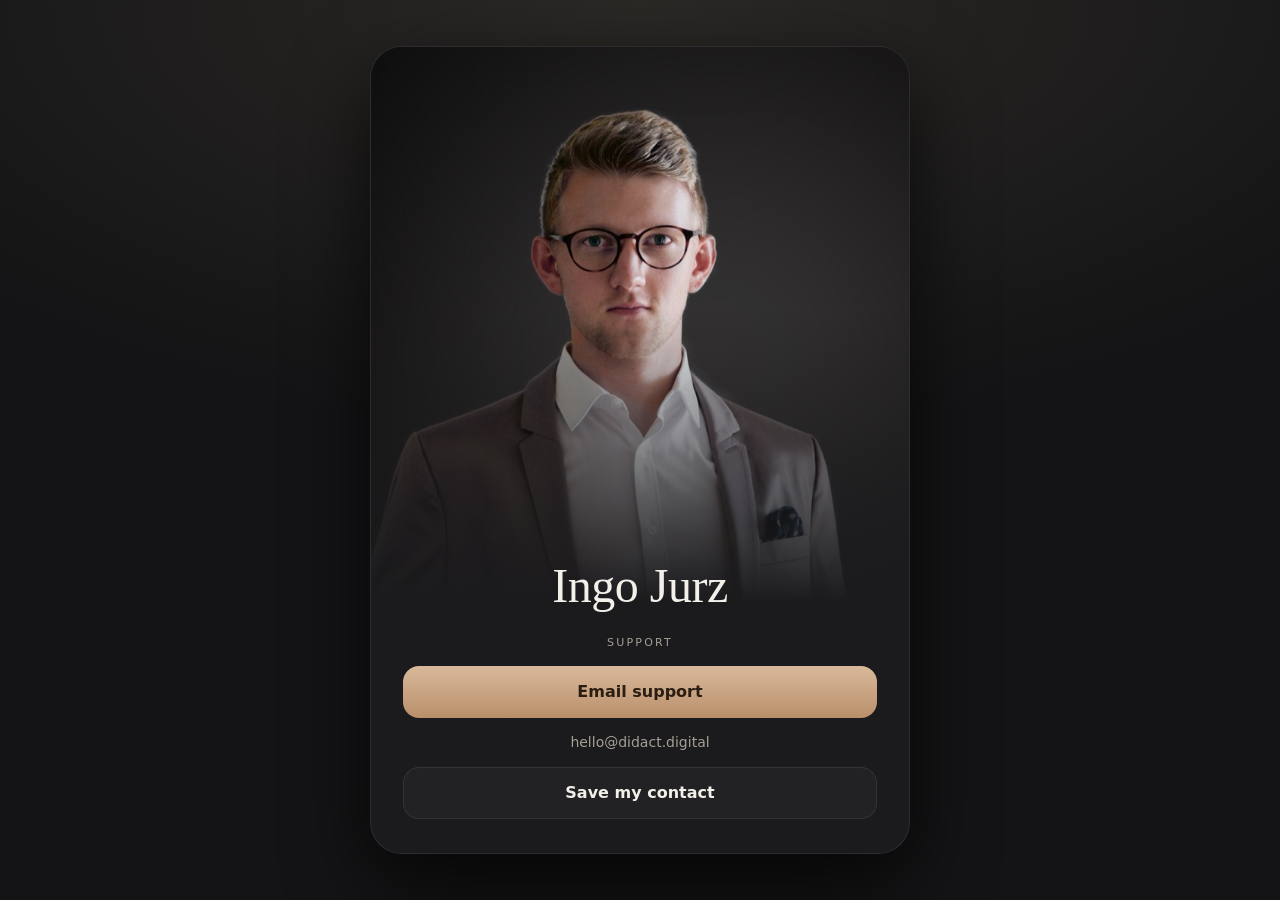
==== index.html @ ba8951d4 "feat: contact card with support email Co-Authored-By: Claude Sonnet 5.5 <noreply@anthropic.com>" ====
<!doctype html>
<html lang="en">
<head>
<meta charset="utf-8">
<meta name="viewport" content="width=device-width,initial-scale=1,viewport-fit=cover">
<title>Ingo Jurz · Contact</title>
<meta name="description" content="Digital contact card of Ingo Jurz. Reach support at hello@didact.digital or save the contact to your phone.">
<meta name="author" content="Ingo Jurz">
<meta name="robots" content="index,follow,max-image-preview:large">
<meta name="color-scheme" content="dark">
<meta name="theme-color" content="#141315">
<meta name="format-detection" content="telephone=no">
<meta name="apple-mobile-web-app-capable" content="yes">
<meta name="mobile-web-app-capable" content="yes">
<meta name="apple-mobile-web-app-title" content="Ingo Jurz">
<meta name="apple-mobile-web-app-status-bar-style" content="black-translucent">

<meta property="og:type" content="profile">
<meta property="og:title" content="Ingo Jurz · Contact">
<meta property="og:description" content="Digital contact card. Reach support at hello@didact.digital.">
<meta property="og:image" content="og.jpg">
<meta property="og:image:width" content="1200">
<meta property="og:image:height" content="630">
<meta property="og:image:alt" content="Portrait of Ingo Jurz">
<meta property="profile:first_name" content="Ingo">
<meta property="profile:last_name" content="Jurz">
<meta name="twitter:card" content="summary_large_image">
<meta name="twitter:title" content="Ingo Jurz · Contact">
<meta name="twitter:description" content="Digital contact card. Reach support at hello@didact.digital.">
<meta name="twitter:image" content="og.jpg">

<link rel="icon" href="data:image/svg+xml,%3Csvg xmlns='http://www.w3.org/2000/svg' viewBox='0 0 64 64'%3E%3Crect width='64' height='64' rx='16' fill='%23141315'/%3E%3Ctext x='32' y='43' font-family='Georgia,serif' font-size='30' text-anchor='middle' fill='%23d9b99b'%3EIJ%3C/text%3E%3C/svg%3E">
<link rel="preload" as="image" href="portrait.jpg" fetchpriority="high">

<script type="application/ld+json">
{"@context":"https://schema.org","@type":"ProfilePage","mainEntity":{"@type":"Person","name":"Ingo Jurz","image":"portrait.jpg","contactPoint":{"@type":"ContactPoint","contactType":"customer support","email":"hello@didact.digital"}}}
</script>

<style>
:root{
  --bg:#141315; --card:#1b1a1c; --line:#ffffff14; --text:#f3efe9; --mute:#a59f96;
  --accent:#d9b99b; --accent-2:#b98f6a; --ink:#2a1d12;
  --pad:clamp(14px,3vw,28px);
}
*{box-sizing:border-box;margin:0}
html{-webkit-text-size-adjust:100%;text-size-adjust:100%;background:var(--bg)}
body{min-height:100vh;min-height:100dvh;display:grid;place-items:center;
  padding:max(var(--pad),env(safe-area-inset-top)) max(var(--pad),env(safe-area-inset-right)) max(var(--pad),env(safe-area-inset-bottom)) max(var(--pad),env(safe-area-inset-left));
  background:radial-gradient(120% 80% at 50% 0%,#2b2926 0%,var(--bg) 60%);color:var(--text);
  font:16px/1.5 -apple-system,"SF Pro Text",Inter,system-ui,sans-serif;-webkit-font-smoothing:antialiased}
.card{width:100%;max-width:420px;background:var(--card);border:1px solid var(--line);border-radius:28px;overflow:hidden;box-shadow:0 30px 80px #000a}
@media (min-width:700px){.card{max-width:540px;border-radius:32px}}
.hero{position:relative;aspect-ratio:4/4.3;background:#222}
.hero img{width:100%;height:100%;object-fit:cover;object-position:50% 20%;display:block}
.hero::after{content:"";position:absolute;inset:0;background:linear-gradient(to top,var(--card) 4%,#1b1a1c00 55%)}
.name{position:absolute;left:0;right:0;bottom:14px;z-index:1;text-align:center;
  font:500 clamp(34px,8vw,48px)/1.05 "New York",Georgia,serif;letter-spacing:-.01em}
.body{padding:10px clamp(20px,5vw,32px) clamp(24px,5vw,34px);display:grid;gap:14px}
h2{font-size:11px;letter-spacing:.2em;text-transform:uppercase;color:var(--mute);text-align:center;font-weight:500}
.btn{display:flex;justify-content:center;align-items:center;min-height:52px;padding:14px;border-radius:16px;
  font:600 16px -apple-system,"SF Pro Text",system-ui,sans-serif;text-decoration:none;cursor:pointer;
  transition:transform .2s,background .2s;-webkit-tap-highlight-color:transparent}
.primary{border:0;background:linear-gradient(180deg,var(--accent),var(--accent-2));color:var(--ink)}
.secondary{border:1px solid var(--line);background:#ffffff08;color:var(--text)}
.mail{text-align:center;color:var(--mute);font-size:14px;overflow-wrap:anywhere}
@media (hover:hover){.btn:hover{transform:translateY(-1px)}.secondary:hover{background:#ffffff12}}
.btn:active{transform:scale(.98)}
.btn:focus-visible{outline:2px solid var(--accent);outline-offset:3px}
@media (prefers-reduced-motion:reduce){.btn{transition:none}}
</style>
</head>
<body>
<main class="card">
  <div class="hero">
    <img src="portrait.jpg" width="1000" height="762" fetchpriority="high" decoding="async" alt="Portrait of Ingo Jurz in a taupe blazer and glasses">
    <h1 class="name">Ingo Jurz</h1>
  </div>
  <div class="body">
    <h2>Support</h2>
    <a class="btn primary" href="mailto:hello@didact.digital">Email support</a>
    <p class="mail">hello@didact.digital</p>
    <button class="btn secondary" id="save" type="button">Save my contact</button>
  </div>
</main>

<script>
document.getElementById('save').addEventListener('click', () => {
  const vcf = ['BEGIN:VCARD','VERSION:3.0','N:Jurz;Ingo;;;','FN:Ingo Jurz',
    'EMAIL;TYPE=WORK:hello@didact.digital','END:VCARD'].join('\r\n');
  const url = URL.createObjectURL(new Blob([vcf], {type:'text/vcard'}));
  Object.assign(document.createElement('a'), {href:url, download:'ingo-jurz.vcf'}).click();
  setTimeout(() => URL.revokeObjectURL(url), 1000);
});
</script>
</body>
</html>
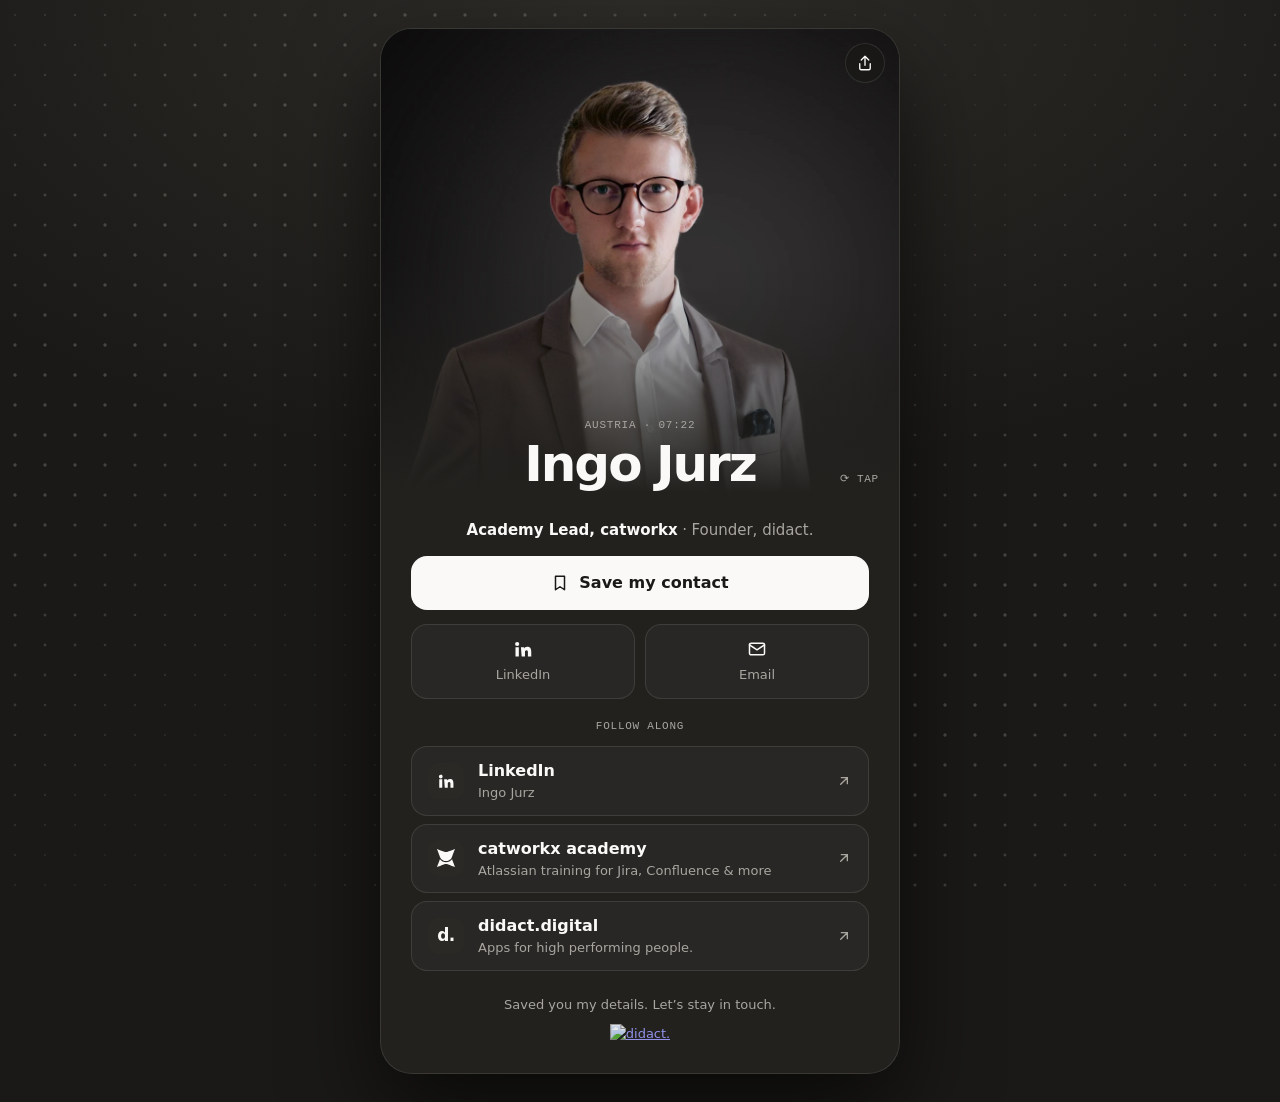
==== commit 35e5b097: "feat: rework card in didact branding with QR flip and dot-field background - Onest/Geist Mono, Ink/P" ====
--- a/index.html
+++ b/index.html
@@ -3,12 +3,13 @@
 <head>
 <meta charset="utf-8">
 <meta name="viewport" content="width=device-width,initial-scale=1,viewport-fit=cover">
-<title>Ingo Jurz · Contact</title>
-<meta name="description" content="Digital contact card of Ingo Jurz. Reach support at hello@didact.digital or save the contact to your phone.">
+<title>Ingo Jurz · didact.</title>
+<meta name="description" content="Ingo Jurz builds Mac apps at didact and works on Atlassian training at catworkx academy. Save the contact, connect on LinkedIn, or write to hello@didact.digital.">
+<link rel="canonical" href="https://didact.digital/business-card/">
 <meta name="author" content="Ingo Jurz">
 <meta name="robots" content="index,follow,max-image-preview:large">
 <meta name="color-scheme" content="dark">
-<meta name="theme-color" content="#141315">
+<meta name="theme-color" content="#1A1917">
 <meta name="format-detection" content="telephone=no">
 <meta name="apple-mobile-web-app-capable" content="yes">
 <meta name="mobile-web-app-capable" content="yes">
@@ -16,81 +17,292 @@
 <meta name="apple-mobile-web-app-status-bar-style" content="black-translucent">
 
 <meta property="og:type" content="profile">
-<meta property="og:title" content="Ingo Jurz · Contact">
-<meta property="og:description" content="Digital contact card. Reach support at hello@didact.digital.">
-<meta property="og:image" content="og.jpg">
+<meta property="og:url" content="https://didact.digital/business-card/">
+<meta property="og:site_name" content="didact.">
+<meta property="og:title" content="Ingo Jurz · didact.">
+<meta property="og:description" content="Mac apps at didact, Atlassian training at catworkx academy. Save my contact.">
+<meta property="og:image" content="https://didact.digital/business-card/og.jpg">
 <meta property="og:image:width" content="1200">
 <meta property="og:image:height" content="630">
 <meta property="og:image:alt" content="Portrait of Ingo Jurz">
 <meta property="profile:first_name" content="Ingo">
 <meta property="profile:last_name" content="Jurz">
 <meta name="twitter:card" content="summary_large_image">
-<meta name="twitter:title" content="Ingo Jurz · Contact">
-<meta name="twitter:description" content="Digital contact card. Reach support at hello@didact.digital.">
-<meta name="twitter:image" content="og.jpg">
-
-<link rel="icon" href="data:image/svg+xml,%3Csvg xmlns='http://www.w3.org/2000/svg' viewBox='0 0 64 64'%3E%3Crect width='64' height='64' rx='16' fill='%23141315'/%3E%3Ctext x='32' y='43' font-family='Georgia,serif' font-size='30' text-anchor='middle' fill='%23d9b99b'%3EIJ%3C/text%3E%3C/svg%3E">
-<link rel="preload" as="image" href="portrait.jpg" fetchpriority="high">
+<meta name="twitter:title" content="Ingo Jurz · didact.">
+<meta name="twitter:description" content="Mac apps at didact, Atlassian training at catworkx academy. Save my contact.">
+<meta name="twitter:image" content="https://didact.digital/business-card/og.jpg">
+
+<link rel="icon" href="/assets/favicon.svg" type="image/svg+xml">
+<link rel="icon" href="/assets/favicon-32.png" sizes="32x32">
+<link rel="apple-touch-icon" href="/assets/apple-touch-icon-180.png">
+<link rel="stylesheet" href="/assets/fonts.css">
+<link rel="preload" as="font" type="font/woff2" href="/assets/fonts/onest-700.woff2" crossorigin>
+<link rel="preload" as="image" href="portrait.webp" type="image/webp" fetchpriority="high">
 
 <script type="application/ld+json">
-{"@context":"https://schema.org","@type":"ProfilePage","mainEntity":{"@type":"Person","name":"Ingo Jurz","image":"portrait.jpg","contactPoint":{"@type":"ContactPoint","contactType":"customer support","email":"hello@didact.digital"}}}
+{"@context":"https://schema.org","@type":"ProfilePage","url":"https://didact.digital/business-card/","mainEntity":{"@type":"Person","name":"Ingo Jurz","image":"https://didact.digital/business-card/portrait.jpg","jobTitle":"Founder","worksFor":{"@type":"Organization","name":"didact.","url":"https://didact.digital/"},"email":"mailto:hello@didact.digital","sameAs":["https://www.linkedin.com/in/ingojurz","https://didact.digital/"]}}
 </script>
 
 <style>
 :root{
-  --bg:#141315; --card:#1b1a1c; --line:#ffffff14; --text:#f3efe9; --mute:#a59f96;
-  --accent:#d9b99b; --accent-2:#b98f6a; --ink:#2a1d12;
+  /* didact brand: Ink, Paper, Graphite, Stone */
+  --ink:#1A1917; --paper:#FAF9F7; --graphite:#5C5A56; --stone:#E6E4E0;
+  --bg:var(--ink); --card:#22211E; --raise:#2A2925; --line:#FAF9F71A;
+  --text:var(--paper); --mute:#A9A6A0;
+  --sans:"Onest",-apple-system,system-ui,sans-serif;
+  --mono:"Geist Mono",ui-monospace,"SF Mono",Menlo,monospace;
   --pad:clamp(14px,3vw,28px);
 }
 *{box-sizing:border-box;margin:0}
 html{-webkit-text-size-adjust:100%;text-size-adjust:100%;background:var(--bg)}
 body{min-height:100vh;min-height:100dvh;display:grid;place-items:center;
   padding:max(var(--pad),env(safe-area-inset-top)) max(var(--pad),env(safe-area-inset-right)) max(var(--pad),env(safe-area-inset-bottom)) max(var(--pad),env(safe-area-inset-left));
-  background:radial-gradient(120% 80% at 50% 0%,#2b2926 0%,var(--bg) 60%);color:var(--text);
-  font:16px/1.5 -apple-system,"SF Pro Text",Inter,system-ui,sans-serif;-webkit-font-smoothing:antialiased}
-.card{width:100%;max-width:420px;background:var(--card);border:1px solid var(--line);border-radius:28px;overflow:hidden;box-shadow:0 30px 80px #000a}
-@media (min-width:700px){.card{max-width:540px;border-radius:32px}}
-.hero{position:relative;aspect-ratio:4/4.3;background:#222}
-.hero img{width:100%;height:100%;object-fit:cover;object-position:50% 20%;display:block}
-.hero::after{content:"";position:absolute;inset:0;background:linear-gradient(to top,var(--card) 4%,#1b1a1c00 55%)}
-.name{position:absolute;left:0;right:0;bottom:14px;z-index:1;text-align:center;
-  font:500 clamp(34px,8vw,48px)/1.05 "New York",Georgia,serif;letter-spacing:-.01em}
-.body{padding:10px clamp(20px,5vw,32px) clamp(24px,5vw,34px);display:grid;gap:14px}
-h2{font-size:11px;letter-spacing:.2em;text-transform:uppercase;color:var(--mute);text-align:center;font-weight:500}
-.btn{display:flex;justify-content:center;align-items:center;min-height:52px;padding:14px;border-radius:16px;
-  font:600 16px -apple-system,"SF Pro Text",system-ui,sans-serif;text-decoration:none;cursor:pointer;
-  transition:transform .2s,background .2s;-webkit-tap-highlight-color:transparent}
-.primary{border:0;background:linear-gradient(180deg,var(--accent),var(--accent-2));color:var(--ink)}
-.secondary{border:1px solid var(--line);background:#ffffff08;color:var(--text)}
-.mail{text-align:center;color:var(--mute);font-size:14px;overflow-wrap:anywhere}
-@media (hover:hover){.btn:hover{transform:translateY(-1px)}.secondary:hover{background:#ffffff12}}
-.btn:active{transform:scale(.98)}
-.btn:focus-visible{outline:2px solid var(--accent);outline-offset:3px}
-@media (prefers-reduced-motion:reduce){.btn{transition:none}}
+  background:radial-gradient(110% 70% at 50% 0%,#2E2C28 0%,var(--bg) 62%);color:var(--text);
+  font:400 16px/1.5 var(--sans);-webkit-font-smoothing:antialiased}
+.label{font:500 11px/1 var(--mono);letter-spacing:.07em;text-transform:uppercase;color:var(--mute)}
+
+#field{position:fixed;inset:0;width:100%;height:100%;z-index:0;pointer-events:none}
+.card{position:relative;z-index:1;width:100%;max-width:420px;background:var(--card);border:1px solid var(--line);border-radius:28px;overflow:hidden;box-shadow:0 40px 90px #0009}
+@media (min-width:700px){.card{max-width:520px;border-radius:32px}}
+
+/* hero + flip */
+.hero{position:relative;aspect-ratio:1280/1180;perspective:1400px;background:#1d1c1a}
+.face{position:absolute;inset:0;backface-visibility:hidden;-webkit-backface-visibility:hidden;transition:transform .7s cubic-bezier(.2,.8,.2,1)}
+.front picture,.front img{display:block;width:100%;height:100%}
+.front img{object-fit:cover;object-position:50% 18%}
+.front::after{content:"";position:absolute;inset:0;pointer-events:none;background:linear-gradient(to top,var(--card) 3%,#22211E00 52%)}
+.back{transform:rotateY(180deg);display:flex;flex-direction:column;justify-content:center;align-items:center;text-align:center;gap:16px;padding:28px 30px;background:var(--raise)}
+.hero.flipped .front{transform:rotateY(-180deg)}
+.hero.flipped .back{transform:rotateY(0)}
+.flip{position:absolute;inset:0;z-index:2;border:0;background:none;cursor:pointer;-webkit-tap-highlight-color:transparent}
+.meta{position:absolute;left:24px;right:24px;bottom:18px;z-index:1;text-align:center;pointer-events:none}
+.meta .label{display:block;margin-bottom:8px}
+h1{font:700 clamp(36px,9vw,50px)/1 var(--sans);letter-spacing:-.04em}
+.tap{position:absolute;right:20px;bottom:22px;z-index:1;pointer-events:none}
+.back p{color:var(--mute);max-width:32ch}
+
+.tools{position:absolute;top:14px;right:14px;z-index:3;display:flex;gap:8px}
+.icon-btn{width:40px;height:40px;display:grid;place-items:center;border-radius:50%;border:1px solid var(--line);background:#1A191799;color:var(--paper);cursor:pointer;-webkit-backdrop-filter:blur(10px);backdrop-filter:blur(10px)}
+.icon-btn svg{width:18px;height:18px}
+
+/* body */
+.body{padding:12px clamp(20px,5vw,30px) clamp(22px,5vw,30px);display:grid;grid-template-columns:minmax(0,1fr);gap:14px}
+.role{text-align:center;color:var(--mute);font-size:15px;text-wrap:balance} .role span{display:inline-block} .role .sep{margin:0 .3em} .role b{color:var(--text);font-weight:600}
+.body{container-type:inline-size}
+@container (max-width:312px){.role .sep{display:none} .role span{display:block}}
+.btn{display:flex;justify-content:center;align-items:center;gap:10px;min-height:54px;padding:14px;border-radius:16px;border:0;
+  font:600 16px var(--sans);text-decoration:none;cursor:pointer;-webkit-tap-highlight-color:transparent;transition:transform .2s,background .2s}
+.btn svg{width:18px;height:18px}
+.primary{background:var(--paper);color:var(--ink)}
+.grid{display:grid;grid-template-columns:repeat(2,minmax(0,1fr));gap:10px}
+.tile,.row{color:var(--text);text-decoration:none;border:1px solid var(--line);background:#FAF9F708;border-radius:16px;transition:background .2s,transform .2s}
+.tile{display:grid;justify-items:center;gap:6px;padding:14px 6px;font-size:13px;color:var(--mute)}
+.tile svg{width:20px;height:20px;color:var(--paper)}
+h2{text-align:center;margin-top:8px}
+.links{display:grid;grid-template-columns:minmax(0,1fr);gap:8px}
+.row{display:flex;align-items:center;gap:14px;min-height:64px;padding:12px 16px}
+.row .ico{flex:none;width:36px;height:36px;display:grid;place-items:center;border-radius:10px;background:var(--raise)}
+.row .ico svg{width:18px;height:18px}
+.row .symbol{font:700 17px/1 var(--sans);letter-spacing:-.04em}
+.row span{flex:1;min-width:0}
+.row b{display:block;font-weight:600}
+.row small{display:block;color:var(--mute);font-size:13px;white-space:nowrap;overflow:hidden;text-overflow:ellipsis}
+.row .arrow{width:16px;height:16px;color:var(--mute);flex:none}
+.foot{display:grid;justify-items:center;gap:10px;padding-top:10px;color:var(--mute);font-size:13px;text-align:center}
+.foot img{height:20px;width:auto;opacity:.9}
+@media (hover:hover){.tile:hover,.row:hover{background:#FAF9F712;transform:translateY(-1px)}.primary:hover{transform:translateY(-1px)}}
+.btn:active,.tile:active,.row:active{transform:scale(.98)}
+:focus-visible{outline:2px solid var(--paper);outline-offset:3px}
+
+.qr{width:min(210px,56%);aspect-ratio:1;padding:14px;border-radius:16px;background:var(--paper);color:var(--ink);display:grid;place-items:center;font-size:13px}
+.qr svg{display:block;width:100%;height:100%}
+.toast{position:fixed;left:50%;bottom:max(24px,env(safe-area-inset-bottom));transform:translate(-50%,20px);opacity:0;padding:10px 16px;border-radius:99px;background:var(--paper);color:var(--ink);font:500 14px var(--sans);transition:.3s;pointer-events:none}
+.toast.show{opacity:1;transform:translate(-50%,0)}
+@media (prefers-reduced-motion:reduce){*{transition:none !important}}
 </style>
 </head>
 <body>
+<canvas id="field" aria-hidden="true"></canvas>
 <main class="card">
-  <div class="hero">
-    <img src="portrait.jpg" width="1000" height="762" fetchpriority="high" decoding="async" alt="Portrait of Ingo Jurz in a taupe blazer and glasses">
-    <h1 class="name">Ingo Jurz</h1>
-  </div>
+  <section class="hero" id="hero" aria-label="Profile">
+    <div class="tools">
+      <button class="icon-btn" id="share" type="button" aria-label="Share this card">
+        <svg viewBox="0 0 24 24" fill="none" stroke="currentColor" stroke-width="1.8" stroke-linecap="round" stroke-linejoin="round" aria-hidden="true"><path d="M12 3v12M7 8l5-5 5 5M5 13v6a2 2 0 0 0 2 2h10a2 2 0 0 0 2-2v-6"/></svg>
+      </button>
+    </div>
+    <button class="flip" id="flip" type="button" aria-pressed="false" aria-label="Flip card"></button>
+    <div class="face front">
+      <picture>
+        <source srcset="portrait.webp" type="image/webp">
+        <img src="portrait.jpg" width="1280" height="976" fetchpriority="high" alt="Portrait of Ingo Jurz in a taupe blazer and round glasses">
+      </picture>
+      <div class="meta">
+        <span class="label" id="clock">Austria</span>
+        <h1>Ingo Jurz</h1>
+      </div>
+      <span class="label tap" aria-hidden="true">⟳ Tap</span>
+    </div>
+    <div class="face back" aria-hidden="true">
+      <span class="label">Scan to open</span>
+      <div class="qr" id="qr-code" role="img" aria-label="QR code linking to didact.digital/business-card"></div>
+      <p>Point a camera here to save my card.</p>
+      <span class="label">Tap to flip back</span>
+    </div>
+  </section>
+
   <div class="body">
-    <h2>Support</h2>
-    <a class="btn primary" href="mailto:hello@didact.digital">Email support</a>
-    <p class="mail">hello@didact.digital</p>
-    <button class="btn secondary" id="save" type="button">Save my contact</button>
+    <p class="role"><span><b>Academy Lead, catworkx</b></span><span class="sep" aria-hidden="true"> · </span><span>Founder, didact.</span></p>
+
+    <button class="btn primary" id="save" type="button">
+      <svg viewBox="0 0 24 24" fill="none" stroke="currentColor" stroke-width="2" stroke-linecap="round" stroke-linejoin="round" aria-hidden="true"><path d="M6 3h12v18l-6-4-6 4z"/></svg>
+      Save my contact
+    </button>
+
+    <nav class="grid" aria-label="Quick contact">
+      <a class="tile" href="https://www.linkedin.com/in/ingojurz" rel="me noopener" target="_blank">
+        <svg viewBox="0 0 24 24" fill="currentColor" aria-hidden="true"><path d="M4.98 3.5A2.5 2.5 0 1 1 5 8.5a2.5 2.5 0 0 1-.02-5zM3 9.75h4V21H3zM9.5 9.75h3.8v1.6h.06c.53-1 1.83-2.05 3.77-2.05 4.03 0 4.77 2.65 4.77 6.1V21h-4v-4.9c0-1.17-.02-2.68-1.63-2.68-1.64 0-1.89 1.28-1.89 2.6V21h-4z"/></svg>
+        LinkedIn
+      </a>
+      <a class="tile" href="mailto:hello@didact.digital">
+        <svg viewBox="0 0 24 24" fill="none" stroke="currentColor" stroke-width="1.8" stroke-linecap="round" stroke-linejoin="round" aria-hidden="true"><rect x="3" y="5" width="18" height="14" rx="2"/><path d="m3 7 9 6 9-6"/></svg>
+        Email
+      </a>
+    </nav>
+
+    <h2 class="label">Follow along</h2>
+    <nav class="links" aria-label="Links">
+      <a class="row" href="https://www.linkedin.com/in/ingojurz" rel="me noopener" target="_blank">
+        <span class="ico"><svg viewBox="0 0 24 24" fill="currentColor" aria-hidden="true"><path d="M4.98 3.5A2.5 2.5 0 1 1 5 8.5a2.5 2.5 0 0 1-.02-5zM3 9.75h4V21H3zM9.5 9.75h3.8v1.6h.06c.53-1 1.83-2.05 3.77-2.05 4.03 0 4.77 2.65 4.77 6.1V21h-4v-4.9c0-1.17-.02-2.68-1.63-2.68-1.64 0-1.89 1.28-1.89 2.6V21h-4z"/></svg></span>
+        <span><b>LinkedIn</b><small>Ingo Jurz</small></span>
+        <svg class="arrow" viewBox="0 0 24 24" fill="none" stroke="currentColor" stroke-width="2" stroke-linecap="round" aria-hidden="true"><path d="M7 17 17 7M8 7h9v9"/></svg>
+      </a>
+      <a class="row" href="https://catworkx.one/catworkx-academy" rel="noopener" target="_blank">
+        <span class="ico"><svg viewBox="5 0 188 188" fill="currentColor" aria-hidden="true"><path d="M192.64 0c-.46.09-76.58 28.96-76.58 28.96-9.64 3.66-24.74 3.66-34.38 0 0 0-76.11-28.86-76.57-28.96.1.46 31.04 82.62 32.32 85.45 0 0 16 39.74 61.44 39.74 45.99 0 61.57-40 61.57-40S192.55.46 192.64 0z"/><path d="M161.98 106.7c-15.02 19.34-38.27 30.99-63.1 30.99s-48.08-11.65-63.1-30.99c-.52 1.36-30.57 80.6-30.66 81.06.46-.09 76.58-28.96 76.58-28.96 9.64-3.66 24.74-3.66 34.38 0 0 0 76.11 28.86 76.57 28.96-.1-.47-30.67-81.06-30.67-81.06z"/></svg></span>
+        <span><b>catworkx academy</b><small>Atlassian training for Jira, Confluence &amp; more</small></span>
+        <svg class="arrow" viewBox="0 0 24 24" fill="none" stroke="currentColor" stroke-width="2" stroke-linecap="round" aria-hidden="true"><path d="M7 17 17 7M8 7h9v9"/></svg>
+      </a>
+      <a class="row" href="https://didact.digital/">
+        <span class="ico symbol" aria-hidden="true">d.</span>
+        <span><b>didact.digital</b><small>Apps for high performing people.</small></span>
+        <svg class="arrow" viewBox="0 0 24 24" fill="none" stroke="currentColor" stroke-width="2" stroke-linecap="round" aria-hidden="true"><path d="M7 17 17 7M8 7h9v9"/></svg>
+      </a>
+    </nav>
+
+    <footer class="foot">
+      <p>Saved you my details. Let’s stay in touch.</p>
+      <a href="https://didact.digital/" aria-label="didact. homepage"><img src="/assets/didact-wordmark-paper.svg" alt="didact." width="84" height="20"></a>
+    </footer>
   </div>
 </main>
 
+<div class="toast" id="toast" role="status" aria-live="polite"></div>
+
 <script>
-document.getElementById('save').addEventListener('click', () => {
+const CARD_URL = 'https://didact.digital/business-card/';
+const $ = id => document.getElementById(id);
+
+const toast = msg => {
+  $('toast').textContent = msg;
+  $('toast').classList.add('show');
+  setTimeout(() => $('toast').classList.remove('show'), 2200);
+};
+
+$('flip').addEventListener('click', () => {
+  const flipped = $('hero').classList.toggle('flipped');
+  $('flip').setAttribute('aria-pressed', String(flipped));
+  document.querySelector('.back').setAttribute('aria-hidden', String(!flipped));
+  document.querySelector('.front').setAttribute('aria-hidden', String(flipped));
+  if (flipped) drawQr();
+});
+
+// Background: a calm dot grid (calendar cells, board columns) with a slow diagonal swell.
+(() => {
+  const cv = $('field'), ctx = cv.getContext('2d');
+  const reduce = matchMedia('(prefers-reduced-motion: reduce)');
+  const PITCH = 30, FRAME_MS = 1000 / 30, PERIOD = 14;
+  let w, h, running = false, last = 0;
+  const size = () => {
+    const dpr = Math.min(devicePixelRatio || 1, 2);
+    w = innerWidth; h = innerHeight;
+    cv.width = w * dpr; cv.height = h * dpr;
+    ctx.setTransform(dpr, 0, 0, dpr, 0, 0);
+    draw(performance.now());
+  };
+  const draw = now => {
+    ctx.clearRect(0, 0, w, h);
+    ctx.fillStyle = '#FAF9F7';
+    const t = reduce.matches ? 0 : now / 1000 / PERIOD * 2 * Math.PI;
+    for (let y = PITCH / 2; y < h; y += PITCH) {
+      for (let x = PITCH / 2; x < w; x += PITCH) {
+        const wave = (Math.sin((x + y) / 190 - t) + 1) / 2;
+        ctx.globalAlpha = .06 + wave * .14;
+        ctx.beginPath(); ctx.arc(x, y, 1 + wave * .7, 0, 6.2832); ctx.fill();
+      }
+    }
+  };
+  const loop = now => {
+    if (!running) return;
+    if (now - last >= FRAME_MS) { last = now; draw(now); }
+    requestAnimationFrame(loop);
+  };
+  const sync = () => {
+    const go = !reduce.matches && !document.hidden;
+    if (go && !running) { running = true; requestAnimationFrame(loop); }
+    else if (!go) { running = false; draw(performance.now()); }
+  };
+  addEventListener('resize', size);
+  document.addEventListener('visibilitychange', sync);
+  reduce.addEventListener('change', sync);
+  size(); sync();
+})();
+
+const tick = () => {
+  const t = new Intl.DateTimeFormat('en-GB', {hour:'2-digit', minute:'2-digit', timeZone:'Europe/Vienna'}).format(new Date());
+  $('clock').textContent = `Austria · ${t}`;
+};
+tick(); setInterval(tick, 30000);
+
+$('save').addEventListener('click', () => {
   const vcf = ['BEGIN:VCARD','VERSION:3.0','N:Jurz;Ingo;;;','FN:Ingo Jurz',
-    'EMAIL;TYPE=WORK:hello@didact.digital','END:VCARD'].join('\r\n');
+    'ORG:catworkx','TITLE:Academy Lead','NOTE:Founder\\, didact.',
+    'EMAIL;TYPE=WORK,PREF:ingo.jurz@catworkx.com','EMAIL;TYPE=WORK:hello@didact.digital',
+    'item1.URL:https://catworkx.one/catworkx-academy','item1.X-ABLabel:catworkx academy',
+    'item2.URL:https://didact.digital/','item2.X-ABLabel:didact.',
+    'item3.URL:https://www.linkedin.com/in/ingojurz','item3.X-ABLabel:LinkedIn',
+    'END:VCARD'].join('\r\n');
   const url = URL.createObjectURL(new Blob([vcf], {type:'text/vcard'}));
   Object.assign(document.createElement('a'), {href:url, download:'ingo-jurz.vcf'}).click();
   setTimeout(() => URL.revokeObjectURL(url), 1000);
 });
+
+$('share').addEventListener('click', async () => {
+  try {
+    if (navigator.share) return await navigator.share({title:'Ingo Jurz', url:CARD_URL});
+    await navigator.clipboard.writeText(CARD_URL);
+    toast('Link copied');
+  } catch (err) {
+    if (err.name !== 'AbortError') toast('Could not share. Link: didact.digital/business-card');
+  }
+});
+
+// The QR library loads once, the first time the card is flipped.
+let qrReady;
+const loadQr = () => qrReady ??= new Promise((resolve, reject) => {
+  const s = Object.assign(document.createElement('script'), {
+    src:'https://cdnjs.cloudflare.com/ajax/libs/qrcode-generator/1.4.4/qrcode.min.js', integrity:'sha384-mZT2gIty7ZDdOGkxfP6joZcYdMW1Jvj9dRlfpTmaJAKKXTqzygtB22k7FLe+KZC1', crossOrigin:'anonymous', onload:resolve, onerror:reject});
+  document.head.append(s);
+});
+const drawQr = async () => {
+  if ($('qr-code').querySelector('svg')) return;
+  try {
+    await loadQr();
+    const qr = qrcode(0, 'M'); qr.addData(CARD_URL); qr.make();
+    $('qr-code').innerHTML = qr.createSvgTag({cellSize:4, margin:0, scalable:true});
+  } catch {
+    qrReady = undefined;
+    $('qr-code').textContent = 'QR code unavailable offline.';
+  }
+};
 </script>
 </body>
 </html>
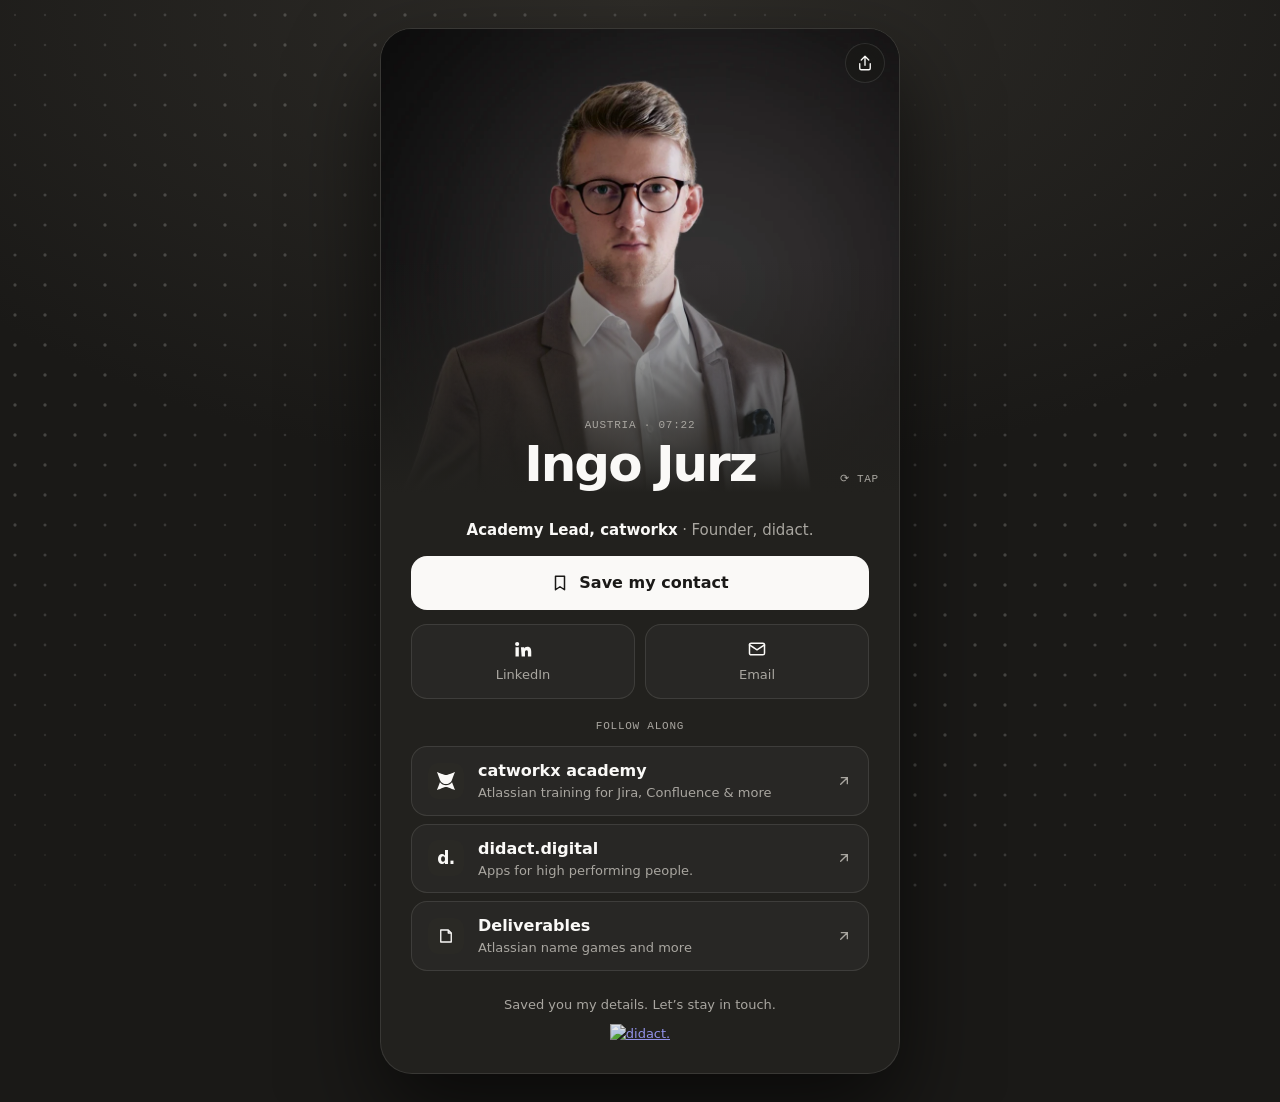
==== commit fda9e359: "Replace LinkedIn row with Deliverables, add Atlassian name games Co-Authored-By: Claude Sonnet 5.5 <" ====
--- a/index.html
+++ b/index.html
@@ -171,11 +171,6 @@
 
     <h2 class="label">Follow along</h2>
     <nav class="links" aria-label="Links">
-      <a class="row" href="https://www.linkedin.com/in/ingojurz" rel="me noopener" target="_blank">
-        <span class="ico"><svg viewBox="0 0 24 24" fill="currentColor" aria-hidden="true"><path d="M4.98 3.5A2.5 2.5 0 1 1 5 8.5a2.5 2.5 0 0 1-.02-5zM3 9.75h4V21H3zM9.5 9.75h3.8v1.6h.06c.53-1 1.83-2.05 3.77-2.05 4.03 0 4.77 2.65 4.77 6.1V21h-4v-4.9c0-1.17-.02-2.68-1.63-2.68-1.64 0-1.89 1.28-1.89 2.6V21h-4z"/></svg></span>
-        <span><b>LinkedIn</b><small>Ingo Jurz</small></span>
-        <svg class="arrow" viewBox="0 0 24 24" fill="none" stroke="currentColor" stroke-width="2" stroke-linecap="round" aria-hidden="true"><path d="M7 17 17 7M8 7h9v9"/></svg>
-      </a>
       <a class="row" href="https://catworkx.one/catworkx-academy" rel="noopener" target="_blank">
         <span class="ico"><svg viewBox="5 0 188 188" fill="currentColor" aria-hidden="true"><path d="M192.64 0c-.46.09-76.58 28.96-76.58 28.96-9.64 3.66-24.74 3.66-34.38 0 0 0-76.11-28.86-76.57-28.96.1.46 31.04 82.62 32.32 85.45 0 0 16 39.74 61.44 39.74 45.99 0 61.57-40 61.57-40S192.55.46 192.64 0z"/><path d="M161.98 106.7c-15.02 19.34-38.27 30.99-63.1 30.99s-48.08-11.65-63.1-30.99c-.52 1.36-30.57 80.6-30.66 81.06.46-.09 76.58-28.96 76.58-28.96 9.64-3.66 24.74-3.66 34.38 0 0 0 76.11 28.86 76.57 28.96-.1-.47-30.67-81.06-30.67-81.06z"/></svg></span>
         <span><b>catworkx academy</b><small>Atlassian training for Jira, Confluence &amp; more</small></span>
@@ -184,6 +179,11 @@
       <a class="row" href="https://didact.digital/">
         <span class="ico symbol" aria-hidden="true">d.</span>
         <span><b>didact.digital</b><small>Apps for high performing people.</small></span>
+        <svg class="arrow" viewBox="0 0 24 24" fill="none" stroke="currentColor" stroke-width="2" stroke-linecap="round" aria-hidden="true"><path d="M7 17 17 7M8 7h9v9"/></svg>
+      </a>
+      <a class="row" href="deliverables/atlassiannamegames/">
+        <span class="ico"><svg viewBox="0 0 24 24" fill="none" stroke="currentColor" stroke-width="1.8" stroke-linejoin="round" aria-hidden="true"><path d="M5 4h10l4 4v12H5z"/><path d="M15 4v4h4"/></svg></span>
+        <span><b>Deliverables</b><small>Atlassian name games and more</small></span>
         <svg class="arrow" viewBox="0 0 24 24" fill="none" stroke="currentColor" stroke-width="2" stroke-linecap="round" aria-hidden="true"><path d="M7 17 17 7M8 7h9v9"/></svg>
       </a>
     </nav>
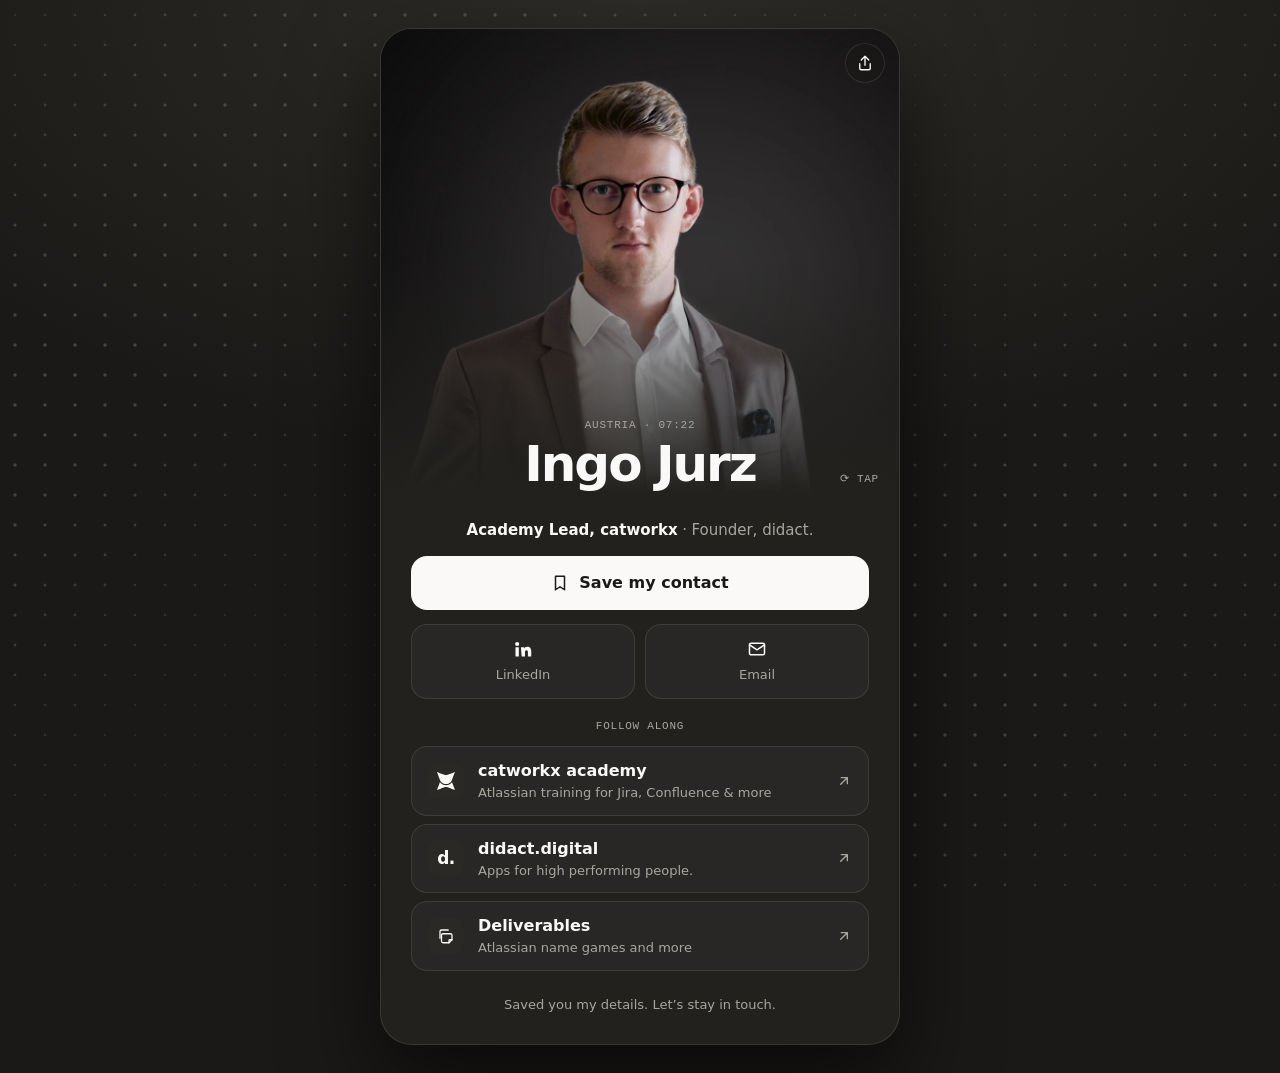
==== commit b3b6ba2d: "Match game to business card look, centered layout, new Deliverables icon, drop footer wordmark Co-Au" ====
--- a/index.html
+++ b/index.html
@@ -182,7 +182,7 @@
         <svg class="arrow" viewBox="0 0 24 24" fill="none" stroke="currentColor" stroke-width="2" stroke-linecap="round" aria-hidden="true"><path d="M7 17 17 7M8 7h9v9"/></svg>
       </a>
       <a class="row" href="deliverables/atlassiannamegames/">
-        <span class="ico"><svg viewBox="0 0 24 24" fill="none" stroke="currentColor" stroke-width="1.8" stroke-linejoin="round" aria-hidden="true"><path d="M5 4h10l4 4v12H5z"/><path d="M15 4v4h4"/></svg></span>
+        <span class="ico"><svg viewBox="0 0 24 24" fill="none" stroke="currentColor" stroke-width="1.7" stroke-linecap="round" stroke-linejoin="round" aria-hidden="true"><path d="M4 15V6a2 2 0 0 1 2-2h9"/><path d="M8 9h10a2 2 0 0 1 2 2v6l-4 4H8a2 2 0 0 1-2-2v-8a2 2 0 0 1 2-2z"/><path d="M16 21v-3a1 1 0 0 1 1-1h3"/></svg></span>
         <span><b>Deliverables</b><small>Atlassian name games and more</small></span>
         <svg class="arrow" viewBox="0 0 24 24" fill="none" stroke="currentColor" stroke-width="2" stroke-linecap="round" aria-hidden="true"><path d="M7 17 17 7M8 7h9v9"/></svg>
       </a>
@@ -190,7 +190,6 @@
 
     <footer class="foot">
       <p>Saved you my details. Let’s stay in touch.</p>
-      <a href="https://didact.digital/" aria-label="didact. homepage"><img src="/assets/didact-wordmark-paper.svg" alt="didact." width="84" height="20"></a>
     </footer>
   </div>
 </main>
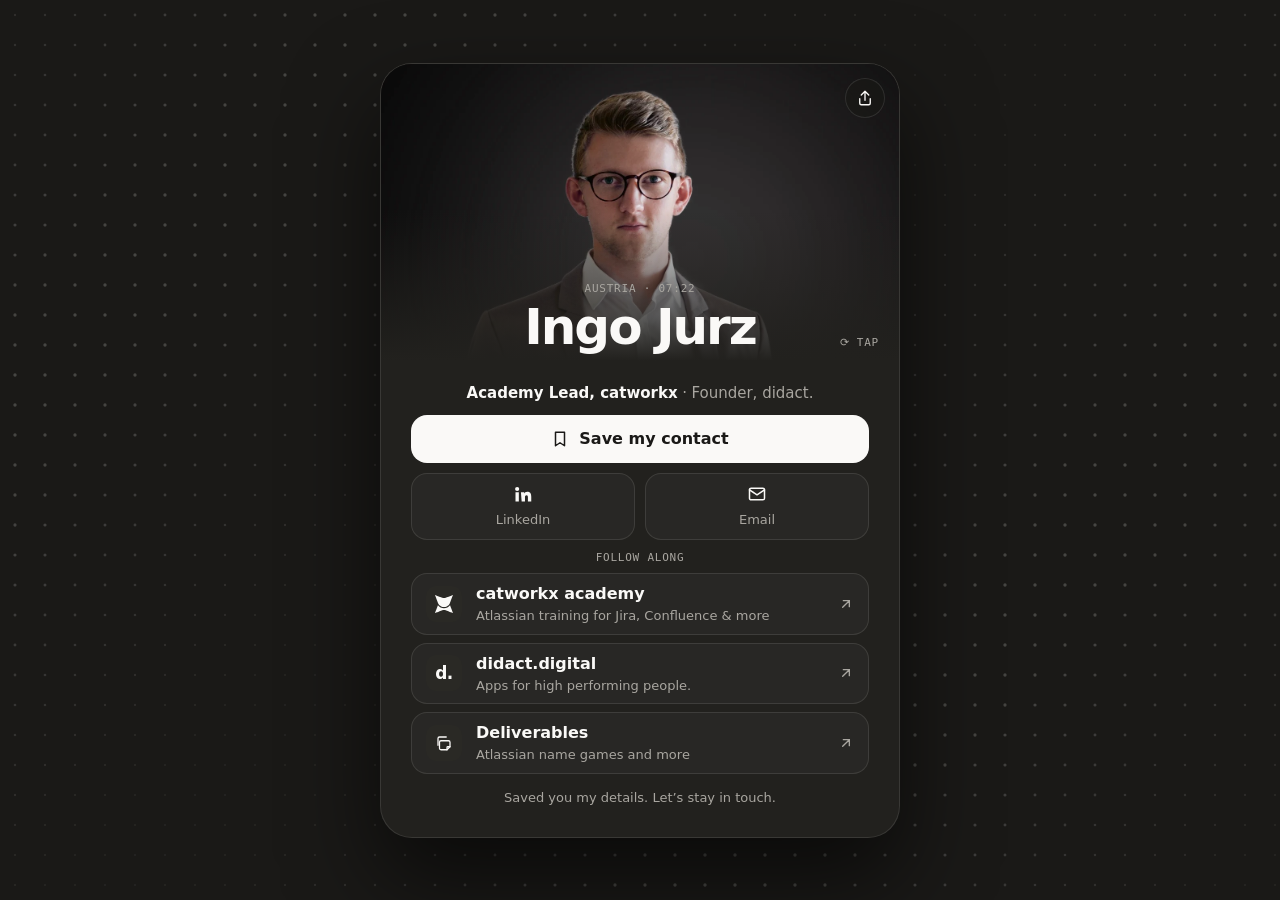
==== commit 2d81b46a: "Top navigation for the game, bigger two-column card, flat Ink background, business card fits viewpor" ====
--- a/index.html
+++ b/index.html
@@ -57,7 +57,7 @@
 html{-webkit-text-size-adjust:100%;text-size-adjust:100%;background:var(--bg)}
 body{min-height:100vh;min-height:100dvh;display:grid;place-items:center;
   padding:max(var(--pad),env(safe-area-inset-top)) max(var(--pad),env(safe-area-inset-right)) max(var(--pad),env(safe-area-inset-bottom)) max(var(--pad),env(safe-area-inset-left));
-  background:radial-gradient(110% 70% at 50% 0%,#2E2C28 0%,var(--bg) 62%);color:var(--text);
+  background:var(--bg);color:var(--text);
   font:400 16px/1.5 var(--sans);-webkit-font-smoothing:antialiased}
 .label{font:500 11px/1 var(--mono);letter-spacing:.07em;text-transform:uppercase;color:var(--mute)}
 
@@ -66,7 +66,7 @@
 @media (min-width:700px){.card{max-width:520px;border-radius:32px}}
 
 /* hero + flip */
-.hero{position:relative;aspect-ratio:1280/1180;perspective:1400px;background:#1d1c1a}
+.hero{position:relative;height:max(220px,min(88vw,480px,34dvh));perspective:1400px;background:#1d1c1a}
 .face{position:absolute;inset:0;backface-visibility:hidden;-webkit-backface-visibility:hidden;transition:transform .7s cubic-bezier(.2,.8,.2,1)}
 .front picture,.front img{display:block;width:100%;height:100%}
 .front img{object-fit:cover;object-position:50% 18%}
@@ -118,6 +118,7 @@
 .qr svg{display:block;width:100%;height:100%}
 .toast{position:fixed;left:50%;bottom:max(24px,env(safe-area-inset-bottom));transform:translate(-50%,20px);opacity:0;padding:10px 16px;border-radius:99px;background:var(--paper);color:var(--ink);font:500 14px var(--sans);transition:.3s;pointer-events:none}
 .toast.show{opacity:1;transform:translate(-50%,0)}
+@media (max-height:900px){.body{gap:10px}.btn{min-height:48px;padding:10px}.row{min-height:56px;padding:8px 14px}.tile{padding:10px 6px}h2{margin-top:2px}.foot{padding-top:4px}}
 @media (prefers-reduced-motion:reduce){*{transition:none !important}}
 </style>
 </head>
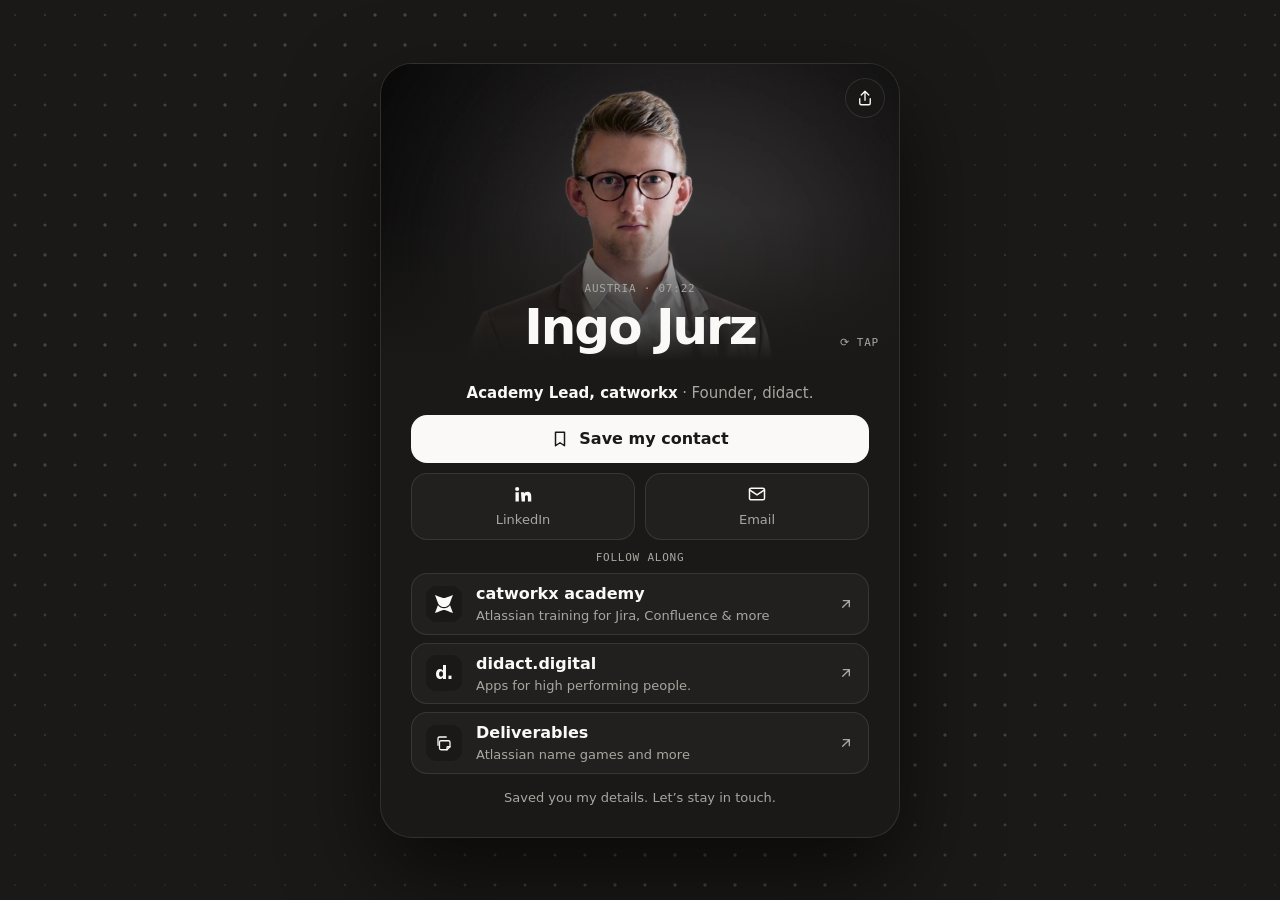
==== commit b89d527a: "Use Ink #1A1917 for card and raised surfaces Co-Authored-By: Claude Sonnet 5.5 <noreply@anthropic.co" ====
--- a/index.html
+++ b/index.html
@@ -47,7 +47,7 @@
 :root{
   /* didact brand: Ink, Paper, Graphite, Stone */
   --ink:#1A1917; --paper:#FAF9F7; --graphite:#5C5A56; --stone:#E6E4E0;
-  --bg:var(--ink); --card:#22211E; --raise:#2A2925; --line:#FAF9F71A;
+  --bg:var(--ink); --card:#1A1917; --raise:#1A1917; --line:#FAF9F71A;
   --text:var(--paper); --mute:#A9A6A0;
   --sans:"Onest",-apple-system,system-ui,sans-serif;
   --mono:"Geist Mono",ui-monospace,"SF Mono",Menlo,monospace;
@@ -70,7 +70,7 @@
 .face{position:absolute;inset:0;backface-visibility:hidden;-webkit-backface-visibility:hidden;transition:transform .7s cubic-bezier(.2,.8,.2,1)}
 .front picture,.front img{display:block;width:100%;height:100%}
 .front img{object-fit:cover;object-position:50% 18%}
-.front::after{content:"";position:absolute;inset:0;pointer-events:none;background:linear-gradient(to top,var(--card) 3%,#22211E00 52%)}
+.front::after{content:"";position:absolute;inset:0;pointer-events:none;background:linear-gradient(to top,var(--card) 3%,#1A191700 52%)}
 .back{transform:rotateY(180deg);display:flex;flex-direction:column;justify-content:center;align-items:center;text-align:center;gap:16px;padding:28px 30px;background:var(--raise)}
 .hero.flipped .front{transform:rotateY(-180deg)}
 .hero.flipped .back{transform:rotateY(0)}
